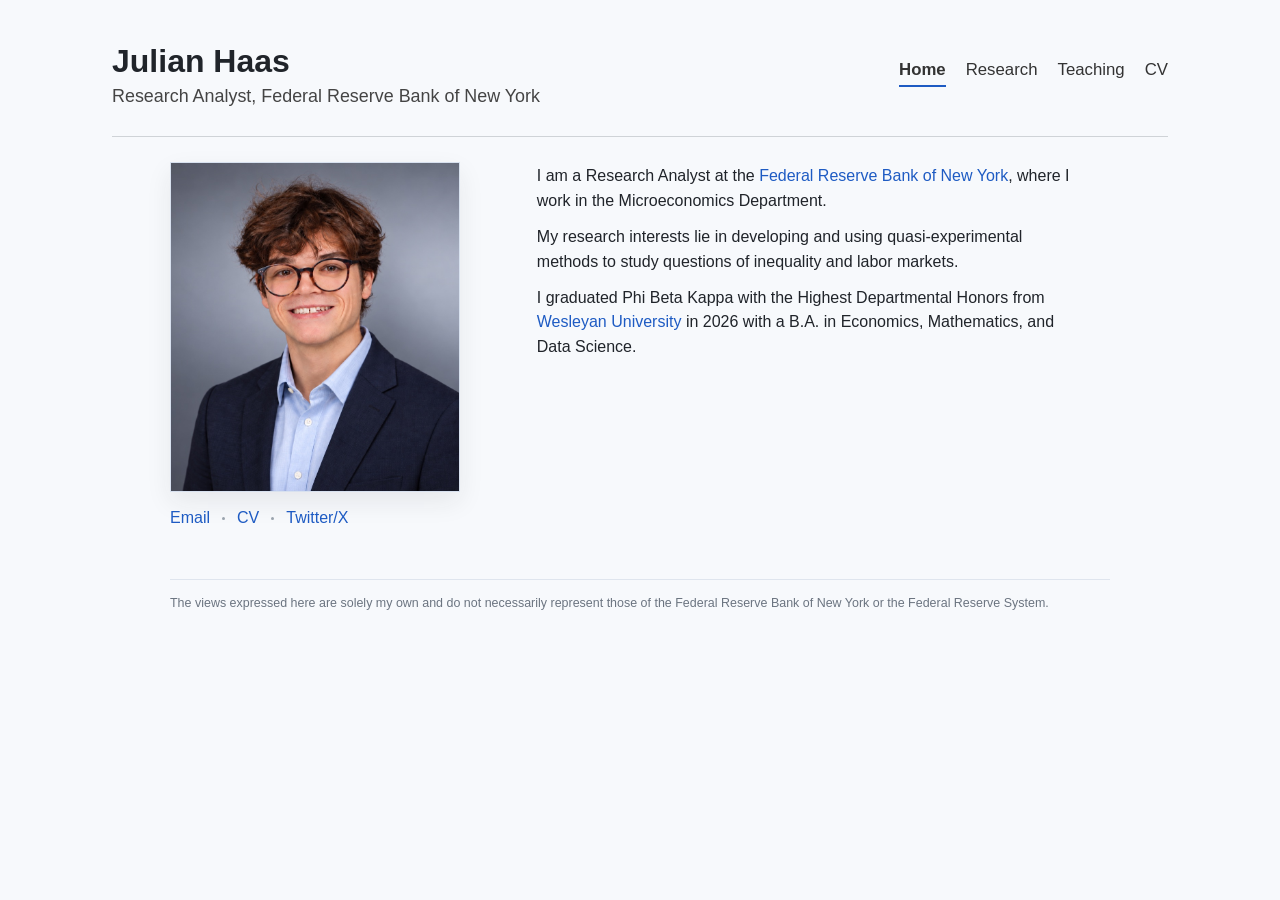
==== index.html @ 6014cb5f "Add files via upload" ====
<!DOCTYPE html>
<html lang="en">
<head>
  <meta charset="UTF-8" />
  <meta name="viewport" content="width=device-width, initial-scale=1.0" />
  <meta name="description" content="Academic website of Julian Haas" />
  <title>Julian Haas | Home</title>
  <link rel="stylesheet" href="styles.css" />
</head>
<body>
  <div class="page-wrap">
    <header class="site-header">
      <div class="identity">
        <h1><a href="index.html">Julian Haas</a></h1>
        <p>Research Analyst, Federal Reserve Bank of New York</p>
      </div>
      <nav class="top-nav">
        <a class="current" href="index.html">Home</a>
        <a href="research.html">Research</a>
        <a href="teaching.html">Teaching</a>
        <!-- Replace with cv.pdf once the file is in this folder. -->
        <a href="https://sites.google.com/wesleyan.edu/julianhaas/c-v">CV</a>
      </nav>
    </header>

    <div class="header-rule"></div>

    <main class="main-content">
      <section class="home-intro">
        <div class="home-media">
          <img src="julian_haas.jpg" width="290" height="330" alt="Julian Haas" />
          <ul class="contact-list">
            <li><a href="mailto:jlhaas@wesleyan.edu">Email</a></li>
            <li><a href="https://sites.google.com/wesleyan.edu/julianhaas/c-v">CV</a></li>
            <li><a href="https://x.com/JulianHaas2004" target="_blank" rel="noreferrer">Twitter/X</a></li>
          </ul>
        </div>
        <div class="home-copy">
          <p>
            I am a Research Analyst at the
            <span class="accent">Federal Reserve Bank of New York</span>,
            where I work in the Microeconomics Department.
          </p>
          <p>
            My research interests lie in developing and using quasi-experimental methods to study
            questions of inequality and labor markets.
          </p>
          <p>
            I graduated Phi Beta Kappa with the Highest Departmental Honors from
            <span class="accent">Wesleyan University</span>
            in 2026 with a B.A. in Economics, Mathematics, and Data Science.
          </p>
        </div>
      </section>
    </main>

    <footer>
      <p>
        The views expressed here are solely my own and do not necessarily represent those of the
        Federal Reserve Bank of New York or the Federal Reserve System.
      </p>
    </footer>
  </div>

  <script src="script.js"></script>
</body>
</html>
---- styles.css ----
* { box-sizing: border-box; }

html, body {
  margin: 0;
  padding: 0;
}

body {
  font-family: -apple-system, BlinkMacSystemFont, "Segoe UI", Roboto, Helvetica, Arial, sans-serif;
  color: #20242a;
  background: #f7f9fc;
  line-height: 1.55;
  font-size: 16px;
}

a {
  color: #1e5bc3;
  text-decoration: none;
  text-underline-offset: 0.16em;
}

a:hover, a:focus {
  color: #17458f;
  text-decoration: underline;
}

.page-wrap {
  max-width: 1120px;
  margin: 0 auto;
  padding: 2.75rem 2rem 2rem;
}

.site-header {
  display: flex;
  justify-content: space-between;
  align-items: flex-start;
  gap: 1.5rem;
}

.identity h1 {
  margin: 0;
  font-size: clamp(1.55rem, 2.5vw, 2.2rem);
  line-height: 1.1;
  font-weight: 700;
}

.identity h1 a {
  color: inherit;
  text-decoration: none;
}

.identity h1 a:hover, .identity h1 a:focus { color: #1e5bc3; }

.identity p {
  margin: 0.4rem 0 0;
  font-size: clamp(0.95rem, 1.4vw, 1.35rem);
  line-height: 1.2;
  color: #444;
}

.top-nav {
  margin-left: auto;
  padding-top: 0.8rem;
  display: flex;
  flex-wrap: wrap;
  justify-content: flex-end;
  row-gap: 0.25rem;
}

.top-nav a {
  text-decoration: none;
  margin-left: 1.25rem;
  padding-bottom: 0.16rem;
  border-bottom: 2px solid transparent;
  font-size: clamp(1.05rem, 1.1vw, 1.35rem);
  color: #333;
}

.top-nav a:hover, .top-nav a:focus {
  border-bottom-color: #9db4d8;
  color: #1e5bc3;
}

.top-nav a.current {
  font-weight: 600;
  border-bottom-color: #1e5bc3;
}

.header-rule {
  margin-top: 1.8rem;
  border-bottom: 1px solid #cfd3d7;
}

.main-content {
  max-width: 940px;
  margin: 0 auto;
  padding-top: 1.6rem;
}

.home-intro {
  display: grid;
  grid-template-columns: 290px minmax(0, 1fr);
  gap: clamp(2rem, 6vw, 5rem);
  align-items: start;
}

.home-intro img {
  width: 290px;
  aspect-ratio: 290 / 330;
  object-fit: cover;
  object-position: 48% center;
  display: block;
  border: 1px solid #d8e1ef;
  box-shadow: 0 10px 24px rgba(32, 36, 42, 0.08);
}

.contact-list {
  list-style: none;
  margin: 0.85rem 0 0;
  padding: 0;
  display: flex;
  flex-wrap: wrap;
  gap: 0.2rem 0.75rem;
  align-items: center;
}

.contact-list li:not(:last-child)::after {
  content: "";
  display: inline-block;
  width: 3px;
  height: 3px;
  margin-left: 0.75rem;
  border-radius: 50%;
  background: #9aa3ad;
  vertical-align: middle;
}

.home-copy {
  max-width: 34rem;
  padding-top: 0.1rem;
}

main h2, main h3 {
  margin: 0 0 0.45rem;
  line-height: 1.3;
}

main h3 { margin-top: 1rem; }

main p, main ul, main ol { margin: 0 0 0.7rem; }

.accent { color: #1e5bc3; }

footer {
  max-width: 940px;
  margin: 3rem auto 0;
  padding-top: 0.9rem;
  border-top: 1px solid #dfe5ee;
  color: #6b7480;
  font-size: 0.78rem;
}

footer p { margin: 0; }

.paper-list {
  list-style: none;
  margin: 0 0 1.15rem;
  padding: 0;
}

.paper-list > .paper-item {
  padding: 0.95rem 0;
  border-top: 1px solid #dfe5ee;
}

.paper-list .paper-item:last-child { border-bottom: 1px solid #dfe5ee; }

.paper-title, .paper-meta { margin: 0; }

.paper-title { line-height: 1.4; }

.paper-meta {
  margin-top: 0.2rem;
  color: #59616c;
  font-size: 0.94rem;
}

.paper-links {
  margin-left: 0.22rem;
  white-space: nowrap;
  font-size: 0.9rem;
  font-weight: 400;
}

.abstract-toggle {
  display: inline;
  margin: 0;
  padding: 0;
  border: 0;
  background: transparent;
  color: #1e5bc3;
  font: inherit;
  cursor: pointer;
}

.abstract-toggle:hover, .abstract-toggle:focus { color: #17458f; }

.bracketed-link:hover, .bracketed-link:focus { text-decoration: none; }

.bracketed-link:hover .bracketed-link-label,
.bracketed-link:focus .bracketed-link-label {
  text-decoration: underline;
  text-underline-offset: 0.16em;
}

.paper-abstract {
  margin-top: 0.35rem;
  margin-bottom: 0.75rem;
  padding: 0.75rem 0.9rem;
  border: 1px solid #d8e1ef;
  border-left: 3px solid #9db4d8;
  border-radius: 4px;
  background: #f6f8fb;
  font-size: 0.92rem;
  color: #555;
}

.course-list { margin: 0.2rem 0 1.25rem; }

.course-item {
  padding: 0.65rem 0;
  border-bottom: 1px solid #e3e8ef;
}

.course-item:last-child { border-bottom: 0; }

.course-title, .course-meta { margin: 0; }

.course-meta {
  margin-top: 0.18rem;
  color: #59616c;
  font-size: 0.94rem;
}

@media (max-width: 980px) {
  .page-wrap { padding: 1.25rem 1rem 1.5rem; }

  .site-header {
    flex-direction: column;
    align-items: center;
    gap: 0.6rem;
  }

  .identity { text-align: center; }

  .top-nav {
    padding-top: 0;
    width: 100%;
    justify-content: center;
  }

  .top-nav a {
    margin: 0 0.5rem;
    font-size: 1.15rem;
  }

  .header-rule { margin-top: 1rem; }

  .home-intro {
    grid-template-columns: 1fr;
    gap: 1rem;
  }

  .home-intro img { margin: 0 auto; }

  .contact-list { justify-content: center; }

  .home-copy { margin: 0 auto; }
}

@media (max-width: 720px) {
  .home-intro img { width: 240px; }
}
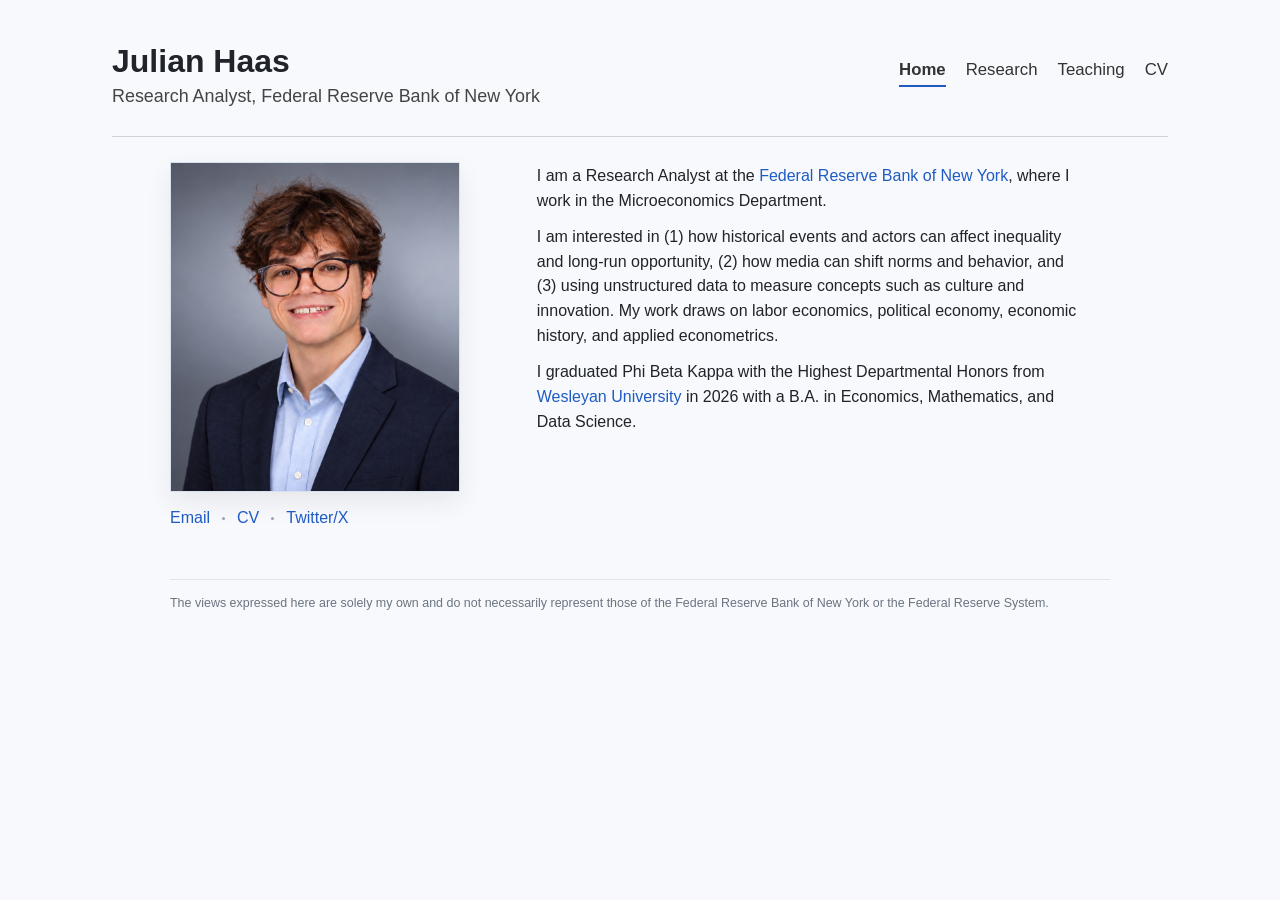
==== commit 5a4d0234: "Add files via upload" ====
--- a/index.html
+++ b/index.html
@@ -42,8 +42,10 @@
             where I work in the Microeconomics Department.
           </p>
           <p>
-            My research interests lie in developing and using quasi-experimental methods to study
-            questions of inequality and labor markets.
+            I am interested in (1) how historical events and actors can affect inequality and long-run opportunity,
+            (2) how media can shift norms and behavior, and (3) using unstructured
+            data to measure concepts such as culture and innovation. My work draws on labor
+            economics, political economy, economic history, and applied econometrics.
           </p>
           <p>
             I graduated Phi Beta Kappa with the Highest Departmental Honors from
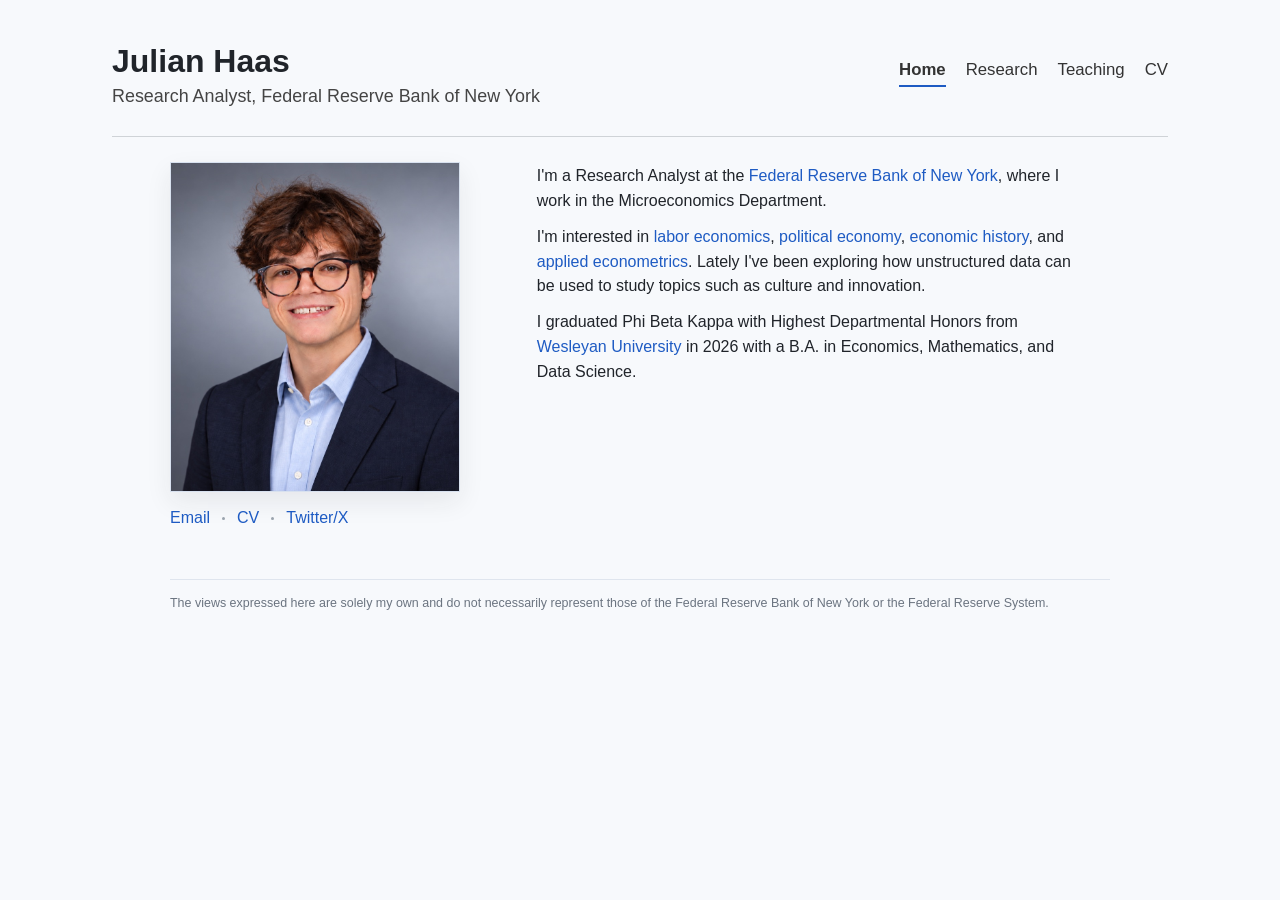
==== commit f2e5cf1e: "Add files via upload" ====
--- a/index.html
+++ b/index.html
@@ -37,18 +37,20 @@
         </div>
         <div class="home-copy">
           <p>
-            I am a Research Analyst at the
+            I'm a Research Analyst at the
             <span class="accent">Federal Reserve Bank of New York</span>,
             where I work in the Microeconomics Department.
           </p>
           <p>
-            I am interested in (1) how historical events and actors can affect inequality and long-run opportunity,
-            (2) how media can shift norms and behavior, and (3) using unstructured
-            data to measure concepts such as culture and innovation. My work draws on labor
-            economics, political economy, economic history, and applied econometrics.
+            I'm interested in <span class="accent">labor economics</span>,
+            <span class="accent">political economy</span>,
+            <span class="accent">economic history</span>, and
+            <span class="accent">applied econometrics</span>. Lately I've
+            been exploring how unstructured data can be used to study topics such as culture and
+            innovation.
           </p>
           <p>
-            I graduated Phi Beta Kappa with the Highest Departmental Honors from
+            I graduated Phi Beta Kappa with Highest Departmental Honors from
             <span class="accent">Wesleyan University</span>
             in 2026 with a B.A. in Economics, Mathematics, and Data Science.
           </p>
